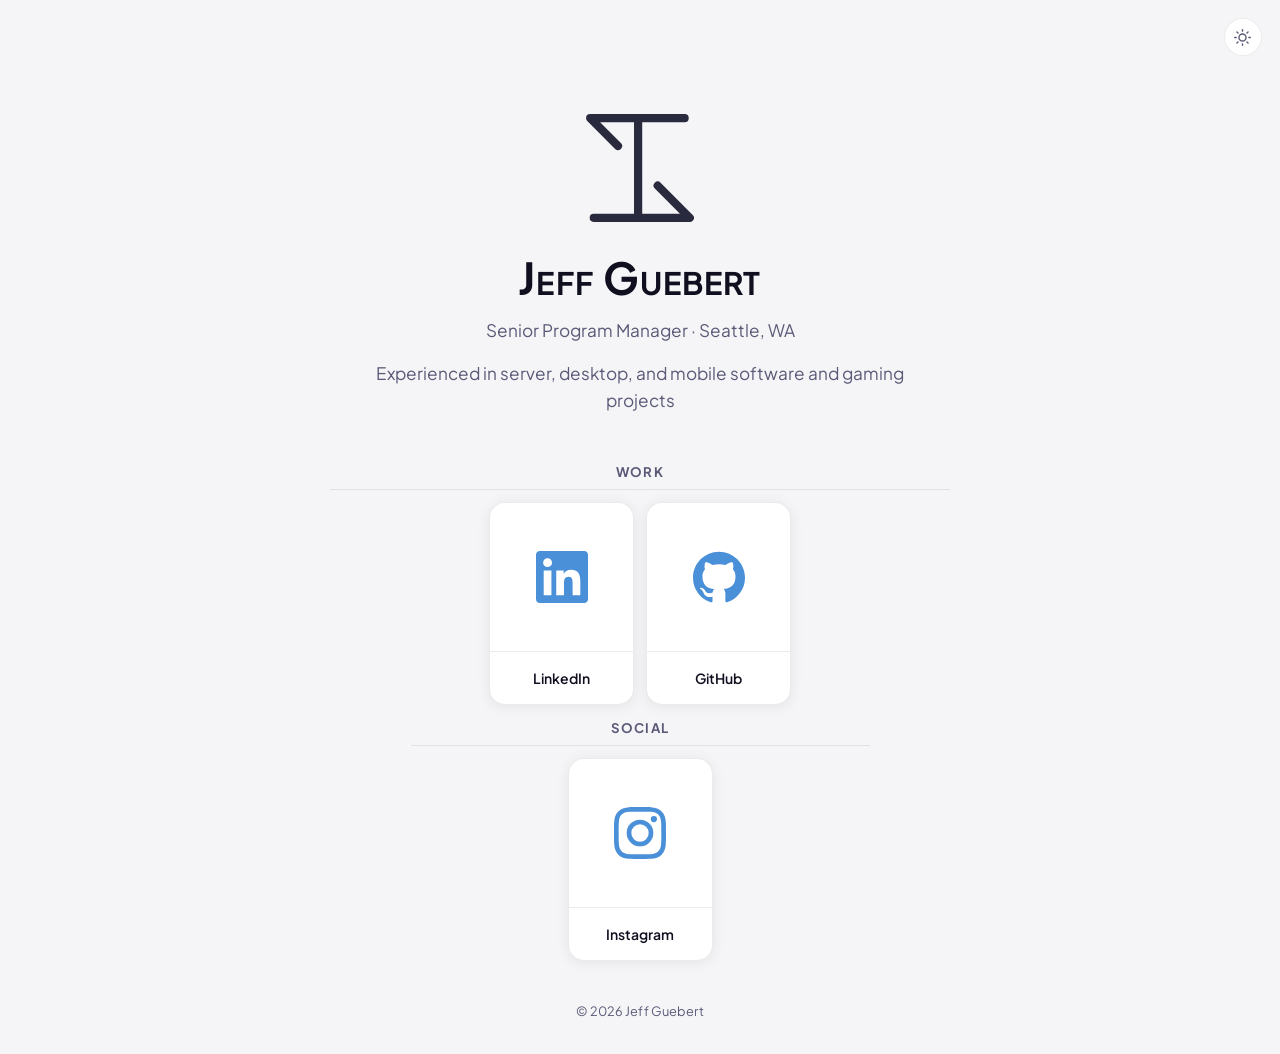
==== index.html @ 12019c11 "Initial website" ====
<!DOCTYPE html>
<html lang="en">
<head>
  <meta charset="utf-8">
  <meta name="viewport" content="width=device-width, initial-scale=1">
  <title>Jeff Guebert</title>
  <meta name="description" content="Jeff Guebert — Program manager in tech and gaming. Seattle, WA.">
  <link rel="canonical" href="https://jeffguebert.com/">

  <!-- Open Graph -->
  <meta property="og:title"       content="Jeff Guebert">
  <meta property="og:description" content="Program manager in tech and gaming. Seattle, WA.">
  <meta property="og:image"       content="https://jeffguebert.com/assets/og-image.png">
  <meta property="og:url"         content="https://jeffguebert.com/">
  <meta property="og:type"        content="website">

  <!-- Twitter Card -->
  <meta name="twitter:card"        content="summary_large_image">
  <meta name="twitter:title"       content="Jeff Guebert">
  <meta name="twitter:description" content="Program manager in tech and gaming. Seattle, WA.">
  <meta name="twitter:image"       content="https://jeffguebert.com/assets/og-image.png">

  <!-- Favicon -->
  <link rel="icon" type="image/svg+xml" href="/favicon.svg">
  <link rel="icon" type="image/png"     href="/assets/favicon-32.png" sizes="32x32">

  <!-- Stylesheet -->
  <link rel="stylesheet" href="style.css">

  <!-- Apply stored theme before first paint to prevent flash -->
  <script>
    (function () {
      var t = localStorage.getItem('theme');
      if (t === 'light' || t === 'dark') {
        document.documentElement.setAttribute('data-theme', t);
      }
    }());
  </script>

  <!-- Structured data -->
  <script type="application/ld+json">
  {
    "@context": "https://schema.org",
    "@type": "Person",
    "name": "Jeff Guebert",
    "url": "https://jeffguebert.com",
    "jobTitle": "Senior Program Manager",
    "sameAs": [
      "https://linkedin.com/in/jguebert",
      "https://github.com/jguebert",
      "https://instagram.com/archetypaltexan"
    ],
    "address": {
      "@type": "PostalAddress",
      "addressLocality": "Seattle",
      "addressRegion": "WA"
    }
  }
  </script>
</head>
<body>

  <!-- ── Theme toggle ──────────────────────────────────────────────── -->
  <button id="theme-toggle" aria-label="Switch to light mode">
    <!-- Moon: visible in dark mode (click to go light) -->
    <svg class="icon-moon" xmlns="http://www.w3.org/2000/svg" width="17" height="17"
         viewBox="0 0 24 24" fill="none" stroke="currentColor"
         stroke-width="2" stroke-linecap="round" stroke-linejoin="round" aria-hidden="true">
      <path d="M21 12.79A9 9 0 1 1 11.21 3 7 7 0 0 0 21 12.79z"/>
    </svg>
    <!-- Sun: visible in light mode (click to go dark) -->
    <svg class="icon-sun" xmlns="http://www.w3.org/2000/svg" width="17" height="17"
         viewBox="0 0 24 24" fill="none" stroke="currentColor"
         stroke-width="2" stroke-linecap="round" stroke-linejoin="round" aria-hidden="true">
      <circle cx="12" cy="12" r="5"/>
      <line x1="12" y1="1"  x2="12" y2="3"/>
      <line x1="12" y1="21" x2="12" y2="23"/>
      <line x1="4.22"  y1="4.22"  x2="5.64"  y2="5.64"/>
      <line x1="18.36" y1="18.36" x2="19.78" y2="19.78"/>
      <line x1="1"  y1="12" x2="3"  y2="12"/>
      <line x1="21" y1="12" x2="23" y2="12"/>
      <line x1="4.22"  y1="19.78" x2="5.64"  y2="18.36"/>
      <line x1="18.36" y1="5.64"  x2="19.78" y2="4.22"/>
    </svg>
  </button>

  <main>

    <!-- ── Hero ────────────────────────────────────────────────────── -->
    <header>
      <div class="monogram" role="img" aria-label="JG Monogram">
        <svg width="100%" height="100%" viewBox="0 0 400 400"
             xmlns="http://www.w3.org/2000/svg"
             style="fill-rule:evenodd;clip-rule:evenodd;stroke-linecap:round;stroke-linejoin:round;stroke-miterlimit:1.5;"
             aria-hidden="true">
          <title>JG</title>
          <g transform="matrix(0.648439,0,0,0.648439,-1108.48,-1550.81)">
            <path d="M2263.71,2425.54L1743.39,2425.54L1896.72,2578.87" fill="none" stroke="currentColor" stroke-width="45.08px"/>
          </g>
          <g transform="matrix(0.648439,0,0,0.648439,-1108.48,-1550.81)">
            <path d="M2007.51,2974.55L2007.51,2425.54L2007.51,2689.66" fill="none" stroke="currentColor" stroke-width="45.08px"/>
          </g>
          <g transform="matrix(0.648439,0,0,0.648439,-1108.48,-1550.81)">
            <path d="M2115.33,2797.48L2292.4,2974.55L1763.17,2974.55" fill="none" stroke="currentColor" stroke-width="45.08px"/>
          </g>
        </svg>
      </div>

      <h1>Jeff Guebert</h1>
      <p class="tagline">Senior Program Manager &middot; Seattle, WA</p>
      <p class="tagline">Experienced in server, desktop, and mobile software and gaming projects</p>
    </header>

    <!-- ── Links ───────────────────────────────────────────────────── -->
    <section class="links" aria-label="Links">

      <div class="links-group">
        <h2 class="links-heading">Work</h2>
        <div class="links-cards">

          <a href="https://linkedin.com/in/jguebert"
             class="link-card"
             target="_blank" rel="noopener noreferrer">
            <div class="card-icon" aria-hidden="true">
              <svg xmlns="http://www.w3.org/2000/svg" width="52" height="52"
                   viewBox="0 0 24 24" fill="currentColor">
                <path d="M20.447 20.452h-3.554v-5.569c0-1.328-.027-3.037-1.852-3.037
                         -1.853 0-2.136 1.445-2.136 2.939v5.667H9.351V9h3.414v1.561h.046
                         c.477-.9 1.637-1.85 3.37-1.85 3.601 0 4.267 2.37 4.267 5.455v6.286z
                         M5.337 7.433a2.062 2.062 0 0 1-2.063-2.065 2.064 2.064 0 1 1 2.063 2.065z
                         m1.782 13.019H3.555V9h3.564v11.452z
                         M22.225 0H1.771C.792 0 0 .774 0 1.729v20.542C0 23.227.792 24 1.771 24h20.451
                         C23.2 24 24 23.227 24 22.271V1.729C24 .774 23.2 0 22.222 0h.003z"/>
              </svg>
            </div>
            <div class="card-foot">
              <span class="card-name">LinkedIn</span>
              <span class="card-desc">Professional experience</span>
            </div>
          </a>

          <a href="https://github.com/jguebert"
             class="link-card"
             target="_blank" rel="noopener noreferrer">
            <div class="card-icon" aria-hidden="true">
              <svg xmlns="http://www.w3.org/2000/svg" width="52" height="52"
                   viewBox="0 0 24 24" fill="currentColor">
                <path d="M12 .297c-6.63 0-12 5.373-12 12 0 5.303 3.438 9.8 8.205 11.385
                         .6.113.82-.258.82-.577 0-.285-.01-1.04-.015-2.04
                         -3.338.724-4.042-1.61-4.042-1.61C4.422 18.07 3.633 17.7 3.633 17.7
                         c-1.087-.744.084-.729.084-.729 1.205.084 1.838 1.236 1.838 1.236
                         1.07 1.835 2.809 1.305 3.495.998.108-.776.417-1.305.76-1.605
                         -2.665-.3-5.466-1.332-5.466-5.93 0-1.31.465-2.38 1.235-3.22
                         -.135-.303-.54-1.523.105-3.176 0 0 1.005-.322 3.3 1.23
                         .96-.267 1.98-.399 3-.405 1.02.006 2.04.138 3 .405
                         2.28-1.552 3.285-1.23 3.285-1.23.645 1.653.24 2.873.12 3.176
                         .765.84 1.23 1.91 1.23 3.22 0 4.61-2.805 5.625-5.475 5.92
                         .42.36.81 1.096.81 2.22 0 1.606-.015 2.896-.015 3.286
                         0 .315.21.69.825.57C20.565 22.092 24 17.592 24 12.297c0-6.627-5.373-12-12-12"/>
              </svg>
            </div>
            <div class="card-foot">
              <span class="card-name">GitHub</span>
              <span class="card-desc">Personal projects</span>
            </div>
          </a>
<!--
          <a href="/resume.pdf"
             class="link-card"
             target="_blank" rel="noopener noreferrer">
            <div class="card-icon" aria-hidden="true">
              <svg xmlns="http://www.w3.org/2000/svg" width="48" height="48"
                   viewBox="0 0 24 24" fill="none" stroke="currentColor"
                   stroke-width="1.5" stroke-linecap="round" stroke-linejoin="round">
                <path d="M14 2H6a2 2 0 0 0-2 2v16a2 2 0 0 0 2 2h12a2 2 0 0 0 2-2V8z"/>
                <polyline points="14 2 14 8 20 8"/>
                <line x1="16" y1="13" x2="8" y2="13"/>
                <line x1="16" y1="17" x2="8" y2="17"/>
                <polyline points="10 9 9 9 8 9"/>
              </svg>
            </div>
            <div class="card-foot">
              <span class="card-name">Résumé</span>
              <span class="card-desc">View PDF</span>
            </div>
          </a>

        </div>
      </div>
-->
      <div class="links-group">
        <h2 class="links-heading">Social</h2>
        <div class="links-cards">

          <a href="https://instagram.com/archetypaltexan"
             class="link-card"
             target="_blank" rel="noopener noreferrer">
            <div class="card-icon" aria-hidden="true">
              <svg xmlns="http://www.w3.org/2000/svg" width="52" height="52"
                   viewBox="0 0 24 24" fill="currentColor">
                <path d="M12 2.163c3.204 0 3.584.012 4.85.07 3.252.148 4.771 1.691 4.919 4.919
                         .058 1.265.069 1.645.069 4.849 0 3.205-.012 3.584-.069 4.849
                         -.149 3.225-1.664 4.771-4.919 4.919-1.266.058-1.644.07-4.85.07
                         -3.204 0-3.584-.012-4.849-.07-3.26-.149-4.771-1.699-4.919-4.92
                         -.058-1.265-.07-1.644-.07-4.849 0-3.204.013-3.583.07-4.849
                         .149-3.227 1.664-4.771 4.919-4.919 1.266-.057 1.645-.069 4.849-.069z
                         M12 0C8.741 0 8.333.014 7.053.072 2.695.272.273 2.69.073 7.052
                         .014 8.333 0 8.741 0 12c0 3.259.014 3.668.072 4.948
                         .2 4.358 2.618 6.78 6.98 6.98C8.333 23.986 8.741 24 12 24
                         c3.259 0 3.668-.014 4.948-.072 4.354-.2 6.782-2.618 6.979-6.98
                         .059-1.28.073-1.689.073-4.948 0-3.259-.014-3.667-.072-4.947
                         -.196-4.354-2.617-6.78-6.979-6.98C15.668.014 15.259 0 12 0z
                         m0 5.838a6.162 6.162 0 1 0 0 12.324 6.162 6.162 0 0 0 0-12.324z
                         M12 16a4 4 0 1 1 0-8 4 4 0 0 1 0 8z
                         m6.406-11.845a1.44 1.44 0 1 0 0 2.881 1.44 1.44 0 0 0 0-2.881z"/>
              </svg>
            </div>
            <div class="card-foot">
              <span class="card-name">Instagram</span>
              <span class="card-desc">Visit profile</span>
            </div>
          </a>

        </div>
      </div>

    </section>
  </main>

  <!-- ── Footer ──────────────────────────────────────────────────────── -->
  <footer>
    <p>&copy; <span id="year"></span> Jeff Guebert</p>
  </footer>

  <!-- ── JS: theme toggle + year ─────────────────────────────────────── -->
  <script>
    // Current year in footer
    document.getElementById('year').textContent = new Date().getFullYear();

    var toggle = document.getElementById('theme-toggle');

    function effectiveTheme() {
      var stored = document.documentElement.getAttribute('data-theme');
      if (stored) return stored;
      return window.matchMedia('(prefers-color-scheme: dark)').matches ? 'dark' : 'light';
    }

    function applyTheme(theme) {
      document.documentElement.setAttribute('data-theme', theme);
      localStorage.setItem('theme', theme);
      toggle.setAttribute(
        'aria-label',
        theme === 'dark' ? 'Switch to light mode' : 'Switch to dark mode'
      );
    }

    // Sync aria-label with current state on load
    toggle.setAttribute(
      'aria-label',
      effectiveTheme() === 'dark' ? 'Switch to light mode' : 'Switch to dark mode'
    );

    toggle.addEventListener('click', function () {
      applyTheme(effectiveTheme() === 'dark' ? 'light' : 'dark');
    });
  </script>

</body>
</html>
---- style.css ----
/*
  jeffguebert.com — stylesheet
  ─────────────────────────────────────────────────────────────────────
  Font: Plus Jakarta Sans
  Chosen over Geist (too developer-utilitarian) and Space Grotesk
  (too quirky/editorial) for its clean geometric proportions and
  just enough warmth to match the "conversational and confident"
  tone of a PM in gaming/tech. Works at all sizes and weights used.
  ─────────────────────────────────────────────────────────────────────
*/

/* ── Fonts ─────────────────────────────────────────────────────────── */
/*
  Plus Jakarta Sans is distributed as a variable font; one file covers
  the full weight axis (200–800). We self-host two subset files:
  latin-ext first (fallback), then latin (primary).
*/

@font-face {
  font-family: 'Plus Jakarta Sans';
  src: url('assets/fonts/PlusJakartaSans-latin-ext.woff2') format('woff2');
  font-weight: 200 800;
  font-style: normal;
  font-display: swap;
  unicode-range: U+0100-02BA, U+02BD-02C5, U+02C7-02CC, U+02CE-02D7,
                 U+02DD-02FF, U+0304, U+0308, U+0329, U+1D00-1DBF,
                 U+1E00-1E9F, U+1EF2-1EFF, U+2020, U+20A0-20AB,
                 U+20AD-20C0, U+2113, U+2C60-2C7F, U+A720-A7FF;
}

@font-face {
  font-family: 'Plus Jakarta Sans';
  src: url('assets/fonts/PlusJakartaSans-latin.woff2') format('woff2');
  font-weight: 200 800;
  font-style: normal;
  font-display: swap;
  unicode-range: U+0000-00FF, U+0131, U+0152-0153, U+02BB-02BC, U+02C6,
                 U+02DA, U+02DC, U+0304, U+0308, U+0329, U+2000-206F,
                 U+20AC, U+2122, U+2191, U+2193, U+2212, U+2215,
                 U+FEFF, U+FFFD;
}

/* ── Color tokens: dark mode (default) ─────────────────────────────── */

:root {
  --bg:              #0f1117;
  --bg-card:         #161b27;
  --bg-card-hover:   #1c2236;
  --text:            #e0e0e6;
  --text-heading:    #f0f0f6;
  --text-muted:      #888898;
  --accent-blue:     #4a90d9;
  --accent-orange:   #d4843e;
  --border:          rgba(255, 255, 255, 0.07);
  --border-hover:    rgba(74, 144, 217, 0.42);
  --shadow:          0 2px 14px rgba(0, 0, 0, 0.38);
  --shadow-hover:    0 6px 28px rgba(74, 144, 217, 0.14);
  --toggle-bg:       #1c2236;
}

/* Light mode via media query (no manual override in effect) */
@media (prefers-color-scheme: light) {
  :root:not([data-theme="dark"]) {
    --bg:              #f5f5f7;
    --bg-card:         #ffffff;
    --bg-card-hover:   #ebebf2;
    --text:            #2a2a3e;
    --text-heading:    #0f0f20;
    --text-muted:      #5a5a78;
    --border:          rgba(0, 0, 0, 0.08);
    --border-hover:    rgba(74, 144, 217, 0.5);
    --shadow:          0 2px 14px rgba(0, 0, 0, 0.07);
    --shadow-hover:    0 6px 28px rgba(74, 144, 217, 0.16);
    --toggle-bg:       #ffffff;
  }
}

/* Manual light override */
[data-theme="light"] {
  --bg:              #f5f5f7;
  --bg-card:         #ffffff;
  --bg-card-hover:   #ebebf2;
  --text:            #2a2a3e;
  --text-heading:    #0f0f20;
  --text-muted:      #5a5a78;
  --border:          rgba(0, 0, 0, 0.08);
  --border-hover:    rgba(74, 144, 217, 0.5);
  --shadow:          0 2px 14px rgba(0, 0, 0, 0.07);
  --shadow-hover:    0 6px 28px rgba(74, 144, 217, 0.16);
  --toggle-bg:       #ffffff;
}

/* Manual dark override */
[data-theme="dark"] {
  --bg:              #0f1117;
  --bg-card:         #161b27;
  --bg-card-hover:   #1c2236;
  --text:            #e0e0e6;
  --text-heading:    #f0f0f6;
  --text-muted:      #888898;
  --accent-blue:     #4a90d9;
  --accent-orange:   #d4843e;
  --border:          rgba(255, 255, 255, 0.07);
  --border-hover:    rgba(74, 144, 217, 0.42);
  --shadow:          0 2px 14px rgba(0, 0, 0, 0.38);
  --shadow-hover:    0 6px 28px rgba(74, 144, 217, 0.14);
  --toggle-bg:       #1c2236;
}

/* ── Reset & base ───────────────────────────────────────────────────── */

*, *::before, *::after {
  box-sizing: border-box;
  margin: 0;
  padding: 0;
}

html {
  -webkit-text-size-adjust: 100%;
}

body {
  font-family: 'Plus Jakarta Sans', system-ui, -apple-system, sans-serif;
  font-size: 17px;
  line-height: 1.65;
  background-color: var(--bg);
  color: var(--text);
  min-height: 100vh;
  display: flex;
  flex-direction: column;
  align-items: center;
  padding: 2.5rem 1.25rem 1.5rem;
  transition: background-color 200ms ease, color 200ms ease;
}

/* ── Theme toggle ───────────────────────────────────────────────────── */

#theme-toggle {
  position: fixed;
  top: 1.125rem;
  right: 1.125rem;
  width: 2.4rem;
  height: 2.4rem;
  border-radius: 50%;
  background: var(--toggle-bg);
  border: 1px solid var(--border);
  color: var(--text-muted);
  cursor: pointer;
  display: flex;
  align-items: center;
  justify-content: center;
  transition: background-color 200ms ease, border-color 200ms ease, color 200ms ease;
  z-index: 100;
}

#theme-toggle:hover {
  background: var(--bg-card-hover);
  border-color: var(--border-hover);
  color: var(--accent-blue);
}

#theme-toggle:focus-visible {
  outline: 2px solid var(--accent-blue);
  outline-offset: 3px;
}

/* Icon visibility: show moon in dark mode, sun in light mode */
.icon-moon { display: block; }
.icon-sun  { display: none; }

[data-theme="light"] .icon-moon { display: none; }
[data-theme="light"] .icon-sun  { display: block; }

@media (prefers-color-scheme: light) {
  :root:not([data-theme="dark"]) .icon-moon { display: none; }
  :root:not([data-theme="dark"]) .icon-sun  { display: block; }
}

/* ── Layout ─────────────────────────────────────────────────────────── */

main {
  width: 100%;
  max-width: 620px;
  flex: 1;
  display: flex;
  flex-direction: column;
  align-items: center;
  padding-top: 4.5rem;
  gap: 3rem;
}

/* ── Header ─────────────────────────────────────────────────────────── */

header {
  display: flex;
  flex-direction: column;
  align-items: center;
  text-align: center;
  gap: 1rem;
}

/* ── JG Monogram ────────────────────────────────────────────────────── */

.monogram {
  width: 112px;
  height: auto;
  margin-bottom: 0.375rem;
}

.monogram svg {
  width: 100%;
  height: auto;
  overflow: visible;
}

/* ── Name & Tagline ─────────────────────────────────────────────────── */

h1 {
  font-size: clamp(2rem, 5.5vw, 2.75rem);
  font-weight: 700;
  font-variant-caps: small-caps;
  color: var(--text-heading);
  letter-spacing: 0.025em;
  line-height: 1.1;
}

.tagline {
  font-size: clamp(0.975rem, 2.5vw, 1.075rem);
  font-weight: 400;
  color: var(--text-muted);
  max-width: 550px;
  line-height: 1.55;
}

/* ── Link cards (playing card layout) ──────────────────────────────── */

.links {
  width: 100%;
  display: flex;
  flex-direction: column;
  align-items: center;
  gap: 1.75rem;
}

.links-group {
  display: flex;
  flex-direction: column;
  align-items: center;
  gap: 0.75rem;
  width: 100%;
}

.links-cards {
  display: flex;
  flex-wrap: wrap;
  justify-content: center;
  gap: 0.75rem;
}

.link-card {
  display: flex;
  flex-direction: column;
  width: 145px;
  aspect-ratio: 5 / 7;
  background: var(--bg-card);
  border: 1px solid var(--border);
  border-radius: 16px;
  text-decoration: none;
  color: var(--text);
  box-shadow: var(--shadow);
  overflow: hidden;
  transition:
    background-color 200ms ease,
    border-color     200ms ease,
    box-shadow       200ms ease,
    transform        150ms ease;
}

.link-card:hover {
  background: var(--bg-card-hover);
  border-color: var(--border-hover);
  box-shadow: var(--shadow-hover);
  transform: translateY(-5px);
}

.link-card:focus-visible {
  outline: 2px solid var(--accent-blue);
  outline-offset: 3px;
}

.link-card:active {
  transform: translateY(-2px);
}

/* Icon area — top portion of the card */
.card-icon {
  flex: 1;
  display: flex;
  align-items: center;
  justify-content: center;
  color: var(--accent-blue);
  border-bottom: 1px solid var(--border);
  transition: color 200ms ease, border-color 200ms ease;
}

/* Label area — bottom strip */
.card-foot {
  position: relative;
  height: 3.25rem;
  flex-shrink: 0;
}

/* Name and description share the same space; one is visible at a time */
.card-name,
.card-desc {
  position: absolute;
  inset: 0;
  display: flex;
  align-items: center;
  justify-content: center;
  padding: 0.25rem 0.625rem;
  text-align: center;
  line-height: 1.3;
  transition: opacity 200ms ease;
}

.card-name {
  font-weight: 600;
  font-size: 0.875rem;
  color: var(--text-heading);
  opacity: 1;
}

.card-desc {
  font-size: 0.725rem;
  color: var(--text-muted);
  opacity: 0;
}

.link-card:hover .card-name { opacity: 0; }
.link-card:hover .card-desc { opacity: 1; }
.link-card:hover .card-icon { color: var(--accent-orange); }

/* ── Links section headings ─────────────────────────────────────────── */

.links-heading {
  font-size: 0.825rem;
  font-weight: 700;
  letter-spacing: 0.1em;
  text-transform: uppercase;
  color: var(--text-muted);
  text-align: center;
  width: 100%;
  padding-bottom: 0.375rem;
  border-bottom: 1px solid var(--border);
}

/* ── Footer ─────────────────────────────────────────────────────────── */

footer {
  width: 100%;
  max-width: 620px;
  padding: 2.5rem 0 0.5rem;
  text-align: center;
}

footer p {
  font-size: 0.8rem;
  color: var(--text-muted);
  letter-spacing: 0.01em;
}

/* ── Responsive: narrow screens ─────────────────────────────────────── */

@media (max-width: 480px) {
  body {
    padding-top: 2rem;
  }

  main {
    padding-top: 3.5rem;
    gap: 2.25rem;
  }

  .monogram {
    width: 88px;
  }

}
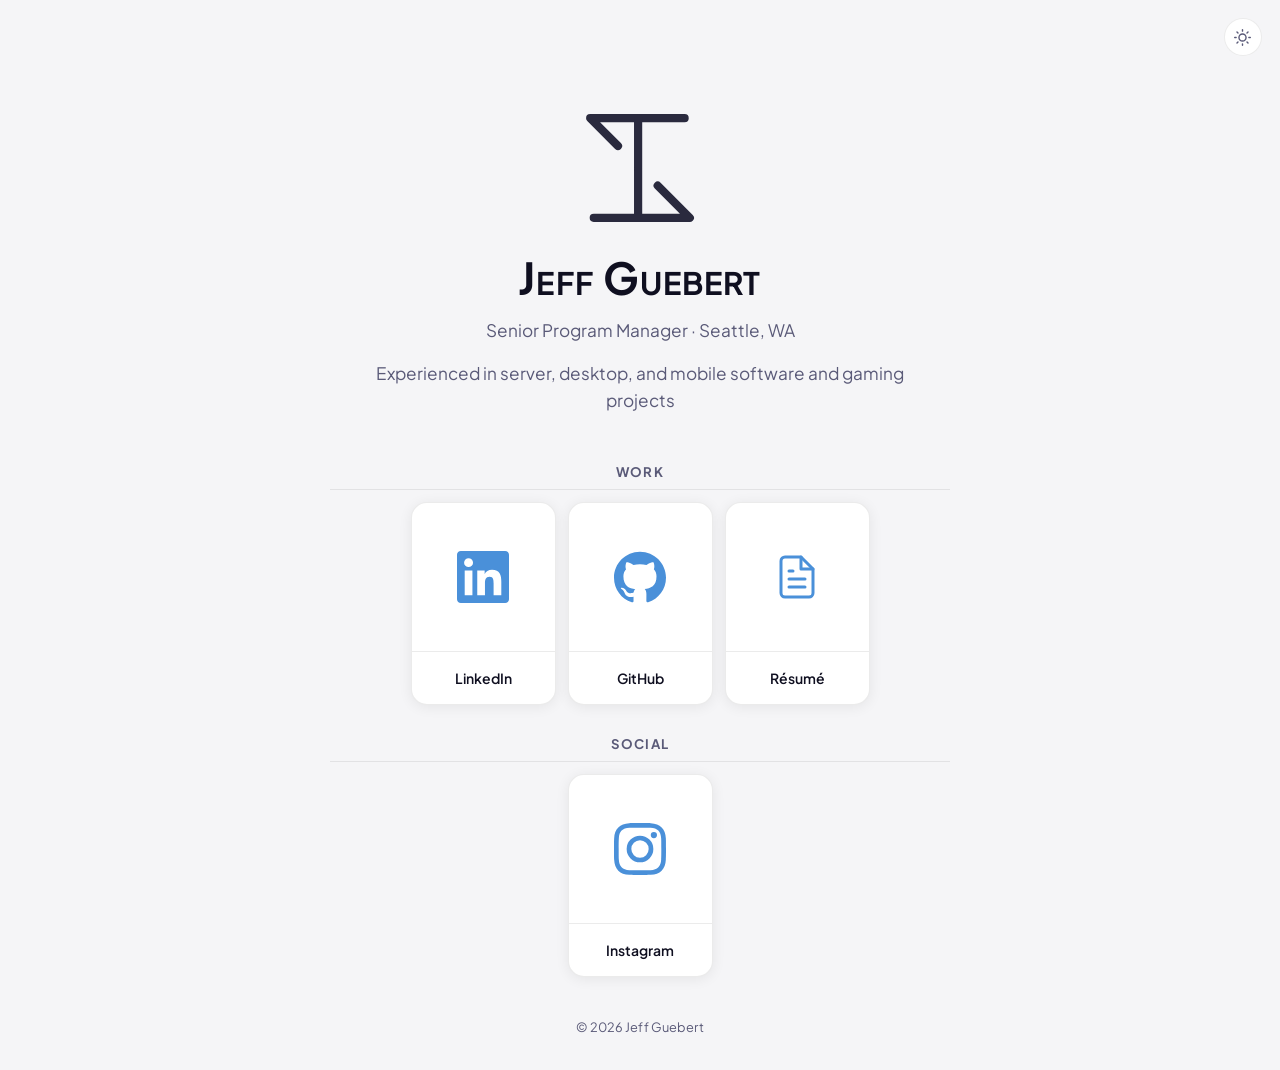
==== commit bd5339af: "Add /resume page with Work Experience, Education, and Skills sections Adds a Resume card to the Work" ====
--- a/index.html
+++ b/index.html
@@ -164,10 +164,9 @@
               <span class="card-desc">Personal projects</span>
             </div>
           </a>
-<!--
-          <a href="/resume.pdf"
-             class="link-card"
-             target="_blank" rel="noopener noreferrer">
+
+          <a href="/resume"
+             class="link-card">
             <div class="card-icon" aria-hidden="true">
               <svg xmlns="http://www.w3.org/2000/svg" width="48" height="48"
                    viewBox="0 0 24 24" fill="none" stroke="currentColor"
@@ -181,13 +180,12 @@
             </div>
             <div class="card-foot">
               <span class="card-name">Résumé</span>
-              <span class="card-desc">View PDF</span>
+              <span class="card-desc">My background</span>
             </div>
           </a>
 
         </div>
       </div>
--->
       <div class="links-group">
         <h2 class="links-heading">Social</h2>
         <div class="links-cards">
